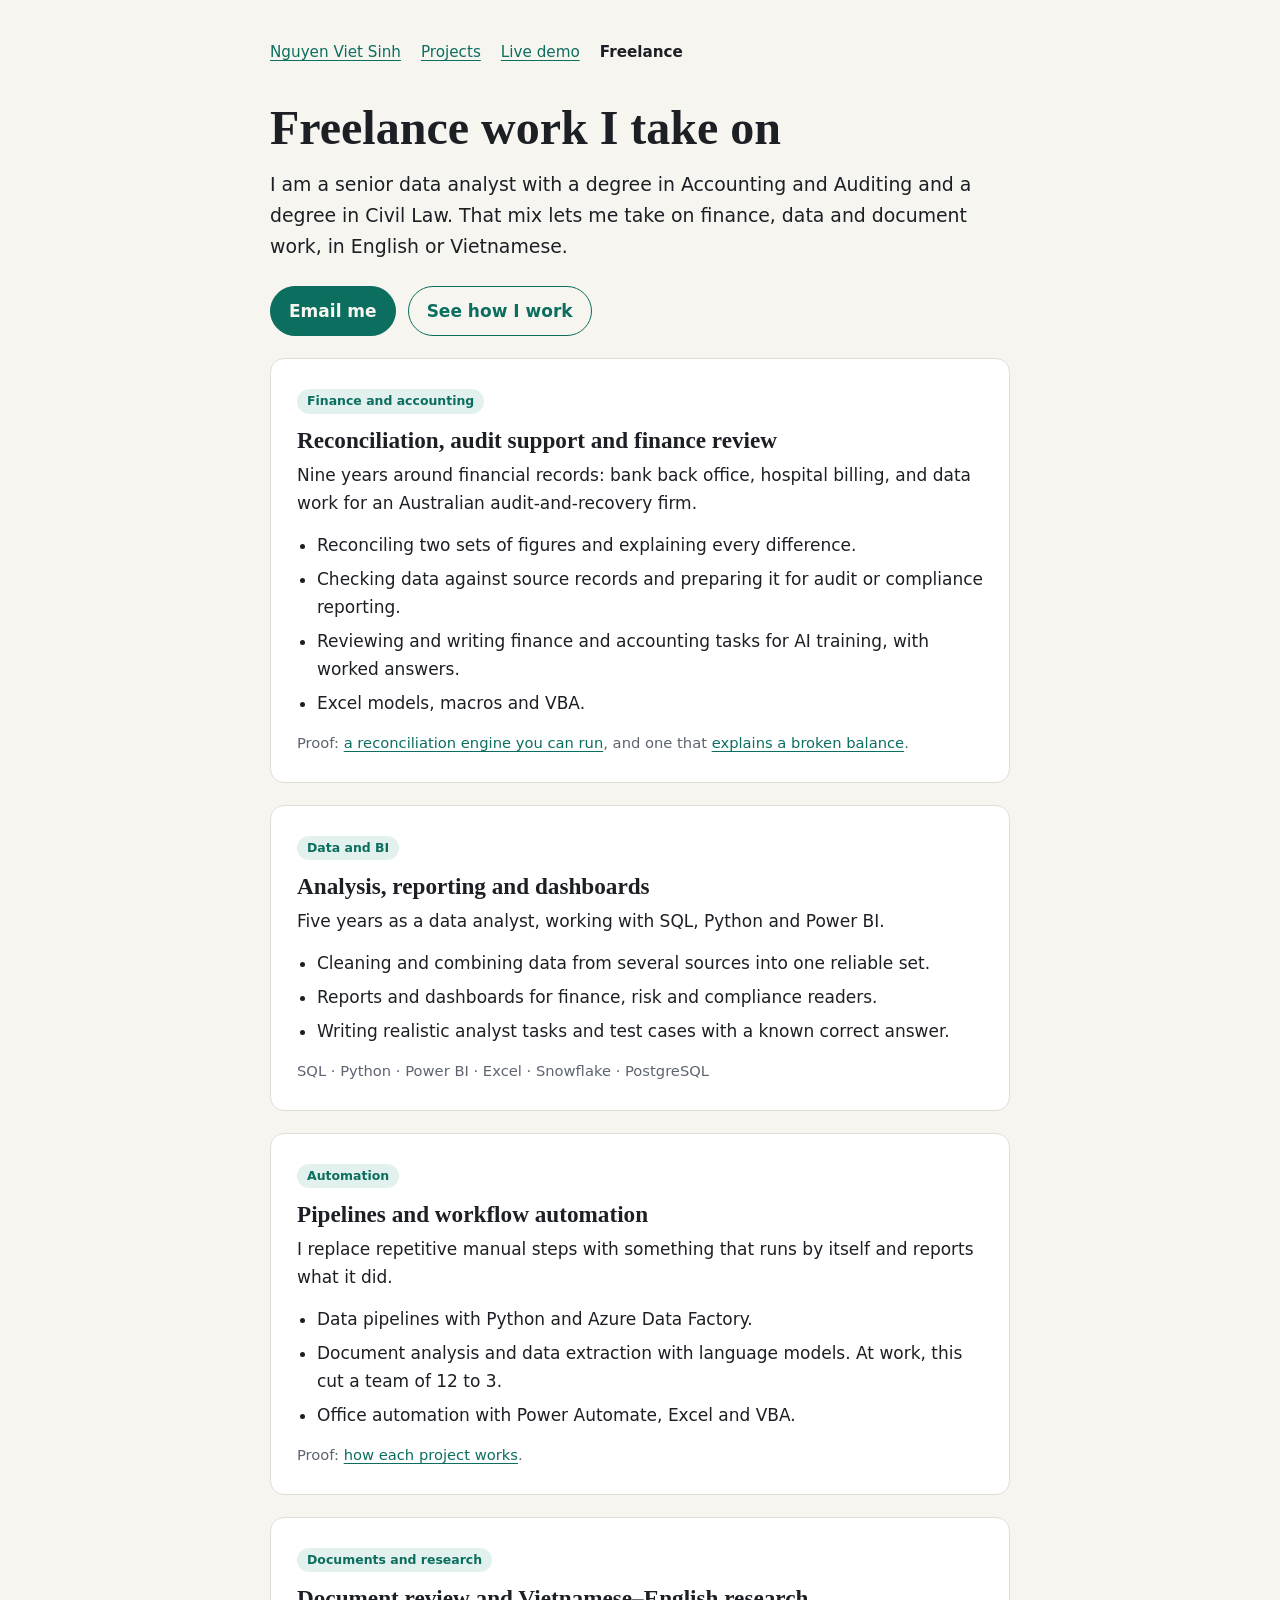
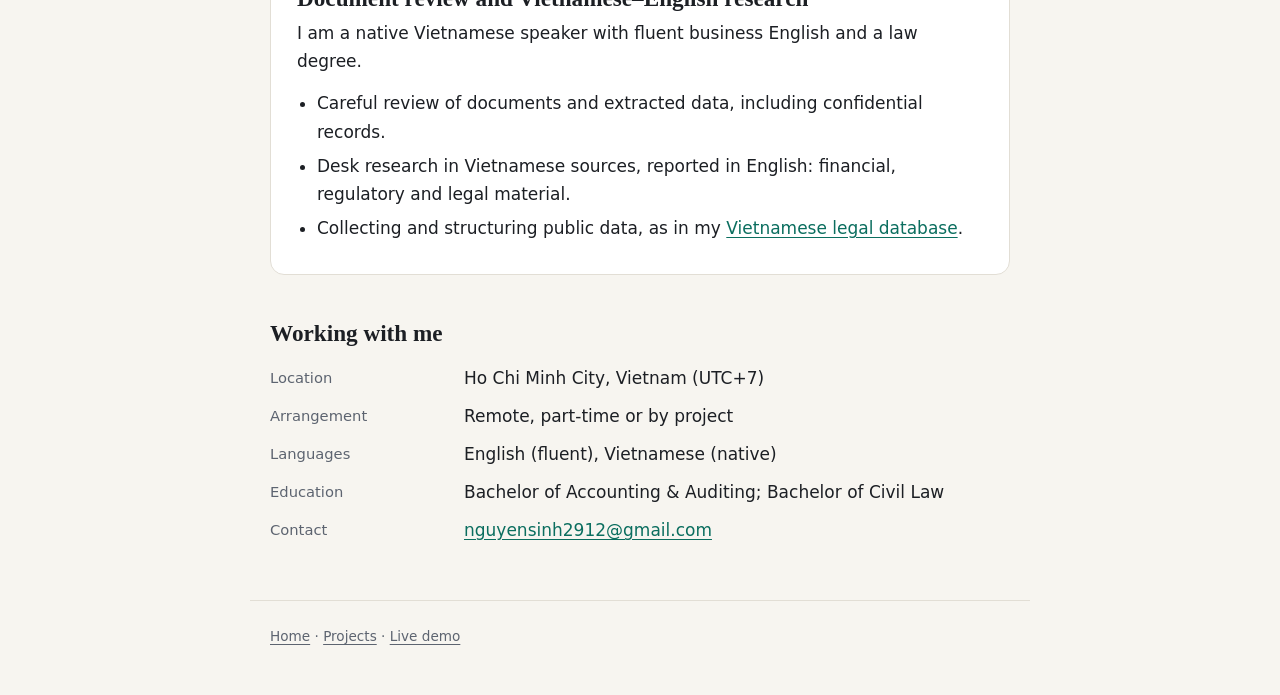
==== freelance.html @ f76175fc "Add projects page with how each project works, and a freelance services page Co-Authored-By: Claude " ====
<!doctype html>
<html lang="en">
<head>
  <meta charset="utf-8">
  <meta name="viewport" content="width=device-width, initial-scale=1">
  <meta name="robots" content="noindex">
  <title>Freelance work | Nguyen Viet Sinh</title>
  <link rel="stylesheet" href="site.css">
</head>
<body>
<main>
  <nav>
    <a href="./">Nguyen Viet Sinh</a>
    <a href="projects.html">Projects</a>
    <a href="demo.html">Live demo</a>
    <a href="freelance.html" aria-current="page">Freelance</a>
  </nav>

  <h1>Freelance work I take on</h1>
  <p class="lead">I am a senior data analyst with a degree in Accounting and Auditing and a degree in Civil Law. That mix lets me take on finance, data and document work, in English or Vietnamese.</p>
  <div class="links">
    <a class="btn primary" href="mailto:nguyensinh2912@gmail.com">Email me</a>
    <a class="btn" href="demo.html">See how I work</a>
  </div>

  <article class="card">
    <span class="tag">Finance and accounting</span>
    <h2>Reconciliation, audit support and finance review</h2>
    <p>Nine years around financial records: bank back office, hospital billing, and data work for an Australian audit-and-recovery firm.</p>
    <ul>
      <li>Reconciling two sets of figures and explaining every difference.</li>
      <li>Checking data against source records and preparing it for audit or compliance reporting.</li>
      <li>Reviewing and writing finance and accounting tasks for AI training, with worked answers.</li>
      <li>Excel models, macros and VBA.</li>
    </ul>
    <p class="stack">Proof: <a href="demo.html#rec">a reconciliation engine you can run</a>, and one that <a href="demo.html#bal">explains a broken balance</a>.</p>
  </article>

  <article class="card">
    <span class="tag">Data and BI</span>
    <h2>Analysis, reporting and dashboards</h2>
    <p>Five years as a data analyst, working with SQL, Python and Power BI.</p>
    <ul>
      <li>Cleaning and combining data from several sources into one reliable set.</li>
      <li>Reports and dashboards for finance, risk and compliance readers.</li>
      <li>Writing realistic analyst tasks and test cases with a known correct answer.</li>
    </ul>
    <p class="stack">SQL · Python · Power BI · Excel · Snowflake · PostgreSQL</p>
  </article>

  <article class="card">
    <span class="tag">Automation</span>
    <h2>Pipelines and workflow automation</h2>
    <p>I replace repetitive manual steps with something that runs by itself and reports what it did.</p>
    <ul>
      <li>Data pipelines with Python and Azure Data Factory.</li>
      <li>Document analysis and data extraction with language models. At work, this cut a team of 12 to 3.</li>
      <li>Office automation with Power Automate, Excel and VBA.</li>
    </ul>
    <p class="stack">Proof: <a href="projects.html">how each project works</a>.</p>
  </article>

  <article class="card">
    <span class="tag">Documents and research</span>
    <h2>Document review and Vietnamese–English research</h2>
    <p>I am a native Vietnamese speaker with fluent business English and a law degree.</p>
    <ul>
      <li>Careful review of documents and extracted data, including confidential records.</li>
      <li>Desk research in Vietnamese sources, reported in English: financial, regulatory and legal material.</li>
      <li>Collecting and structuring public data, as in my <a href="projects.html#legal">Vietnamese legal database</a>.</li>
    </ul>
  </article>

  <h2 style="margin-top:44px">Working with me</h2>
  <dl class="facts" style="margin-top:16px">
    <dt>Location</dt><dd>Ho Chi Minh City, Vietnam (UTC+7)</dd>
    <dt>Arrangement</dt><dd>Remote, part-time or by project</dd>
    <dt>Languages</dt><dd>English (fluent), Vietnamese (native)</dd>
    <dt>Education</dt><dd>Bachelor of Accounting &amp; Auditing; Bachelor of Civil Law</dd>
    <dt>Contact</dt><dd><a href="mailto:nguyensinh2912@gmail.com">nguyensinh2912@gmail.com</a></dd>
  </dl>
</main>
<footer>
  <a href="./">Home</a> · <a href="projects.html">Projects</a> · <a href="demo.html">Live demo</a>
</footer>
</body>
</html>
---- site.css ----
:root {
  --bg: #f7f5f0; --surface: #ffffff; --text: #1c1f24; --muted: #5d6470;
  --line: #e2ded5; --accent: #0b6e5f; --accent-soft: #e3f1ee;
}
@media (prefers-color-scheme: dark) {
  :root {
    --bg: #14171a; --surface: #1c2024; --text: #e8e6e1; --muted: #9aa1ab;
    --line: #2c3238; --accent: #5cc9b5; --accent-soft: #1d3530;
  }
}
* { box-sizing: border-box; }
body { margin: 0; background: var(--bg); color: var(--text); font-family: system-ui, -apple-system, "Segoe UI", Roboto, sans-serif; line-height: 1.65; font-size: 17px; }
main { max-width: 780px; margin: 0 auto; padding: 40px 20px 56px; }
a { color: var(--accent); text-underline-offset: 3px; }
nav { display: flex; flex-wrap: wrap; gap: 6px 20px; font-size: 0.95rem; margin-bottom: 36px; }
nav a[aria-current] { color: var(--text); font-weight: 700; text-decoration: none; }
h1 { font-family: Georgia, "Times New Roman", serif; font-size: clamp(2rem, 6.5vw, 3rem); line-height: 1.12; margin: 0 0 14px; }
h2 { font-family: Georgia, serif; font-size: 1.45rem; line-height: 1.25; margin: 0 0 6px; }
h3 { font-size: 0.78rem; text-transform: uppercase; letter-spacing: 0.13em; color: var(--muted); margin: 20px 0 6px; }
p { margin: 0 0 14px; }
.lead { font-size: 1.18rem; max-width: 62ch; }
.card { background: var(--surface); border: 1px solid var(--line); border-radius: 14px; padding: 26px; margin: 22px 0; }
.card > :last-child { margin-bottom: 0; }
.tag { display: inline-block; font-size: 0.78rem; background: var(--accent-soft); color: var(--accent); padding: 2px 10px; border-radius: 999px; margin: 0 6px 12px 0; font-weight: 600; }
.tag.plain { background: var(--bg); color: var(--muted); border: 1px solid var(--line); }
.stat { font-family: Georgia, serif; font-size: 1.7rem; line-height: 1.2; margin: 4px 0 12px; }
.card ul { margin: 0 0 14px; padding-left: 20px; }
.card li { margin-bottom: 6px; }
.stack { color: var(--muted); font-size: 0.92rem; }
.links { display: flex; flex-wrap: wrap; gap: 12px; margin: 24px 0 8px; }
.btn { display: inline-block; padding: 10px 18px; border-radius: 999px; text-decoration: none; font-weight: 600; border: 1px solid var(--accent); }
.btn.primary { background: var(--accent); color: var(--bg); }
.facts { display: grid; grid-template-columns: 170px 1fr; gap: 10px 24px; margin: 0; }
.facts dt { color: var(--muted); font-size: 0.92rem; padding-top: 2px; }
.facts dd { margin: 0; }
footer { max-width: 780px; margin: 0 auto; padding: 24px 20px 48px; color: var(--muted); font-size: 0.85rem; border-top: 1px solid var(--line); }
footer a { color: var(--muted); }
@media (max-width: 560px) { .facts { grid-template-columns: 1fr; gap: 2px; } .facts dd { margin-bottom: 10px; } .card { padding: 20px 18px; } }
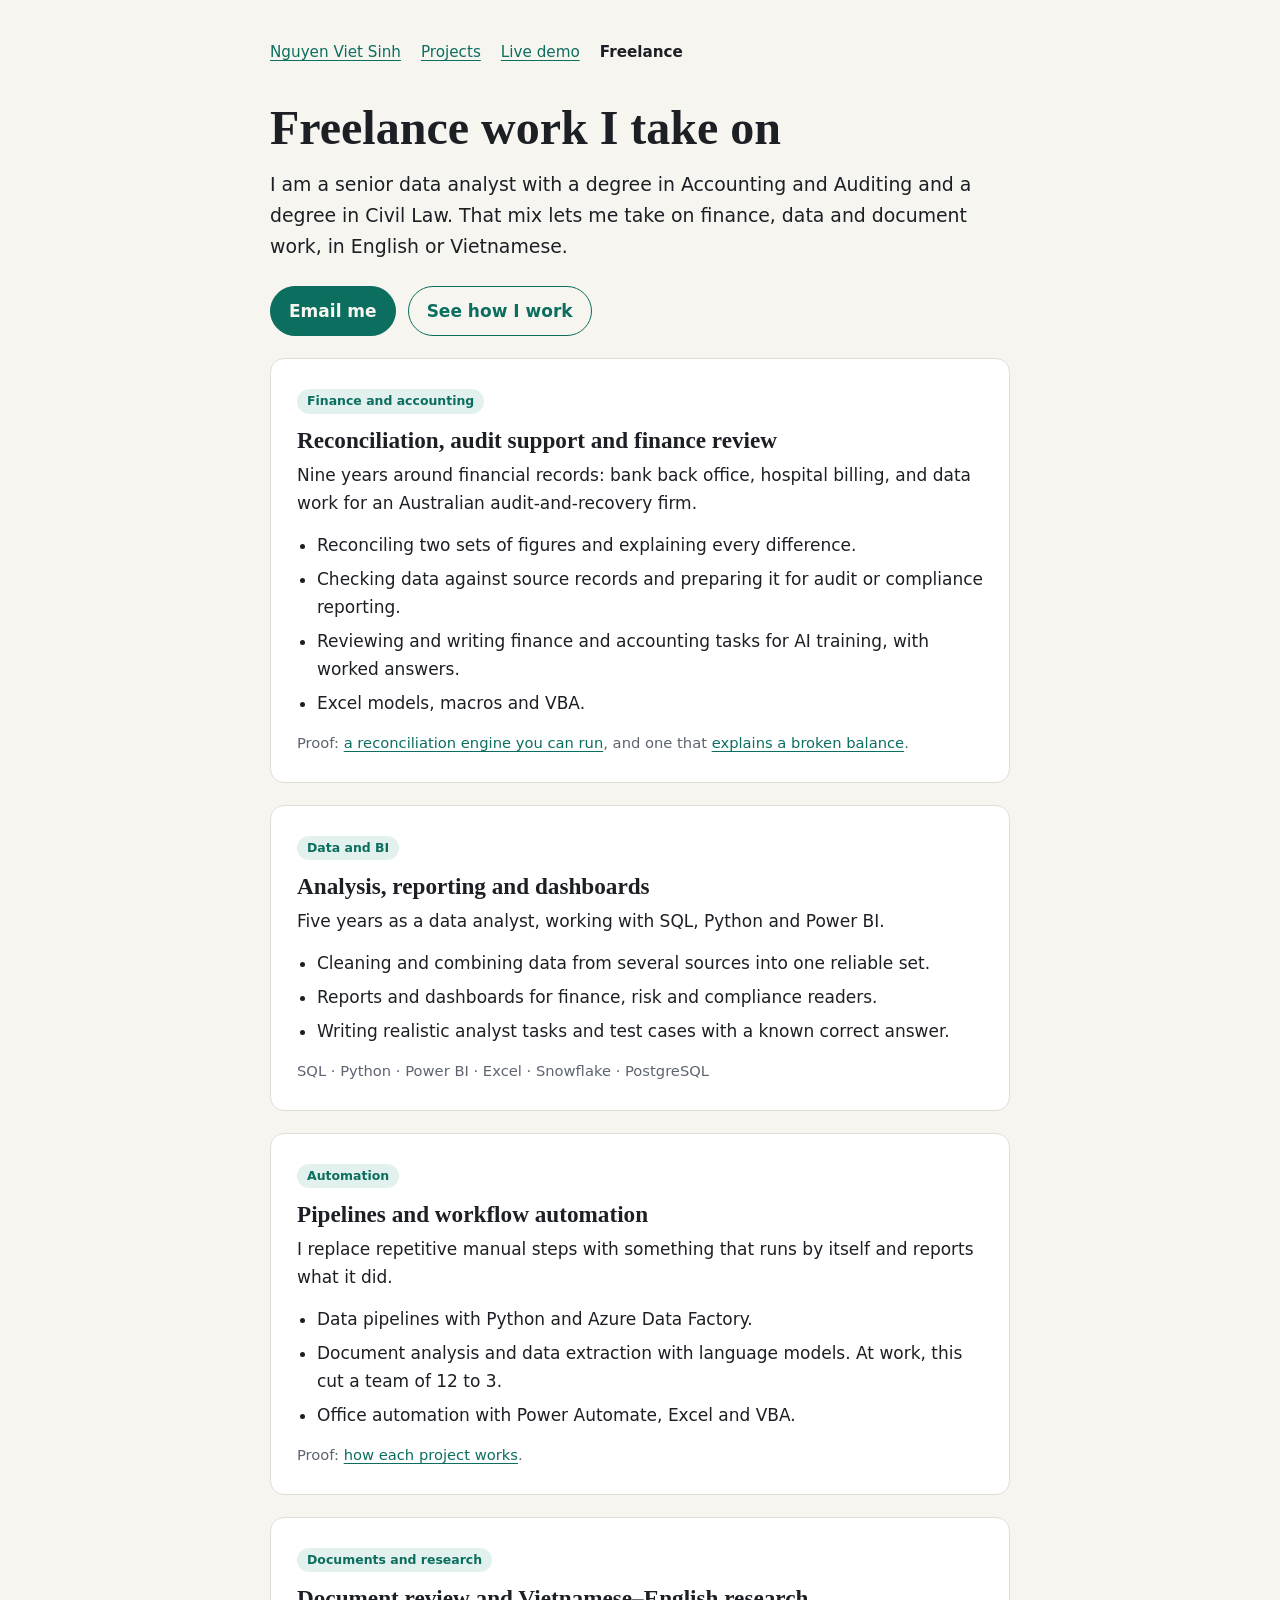
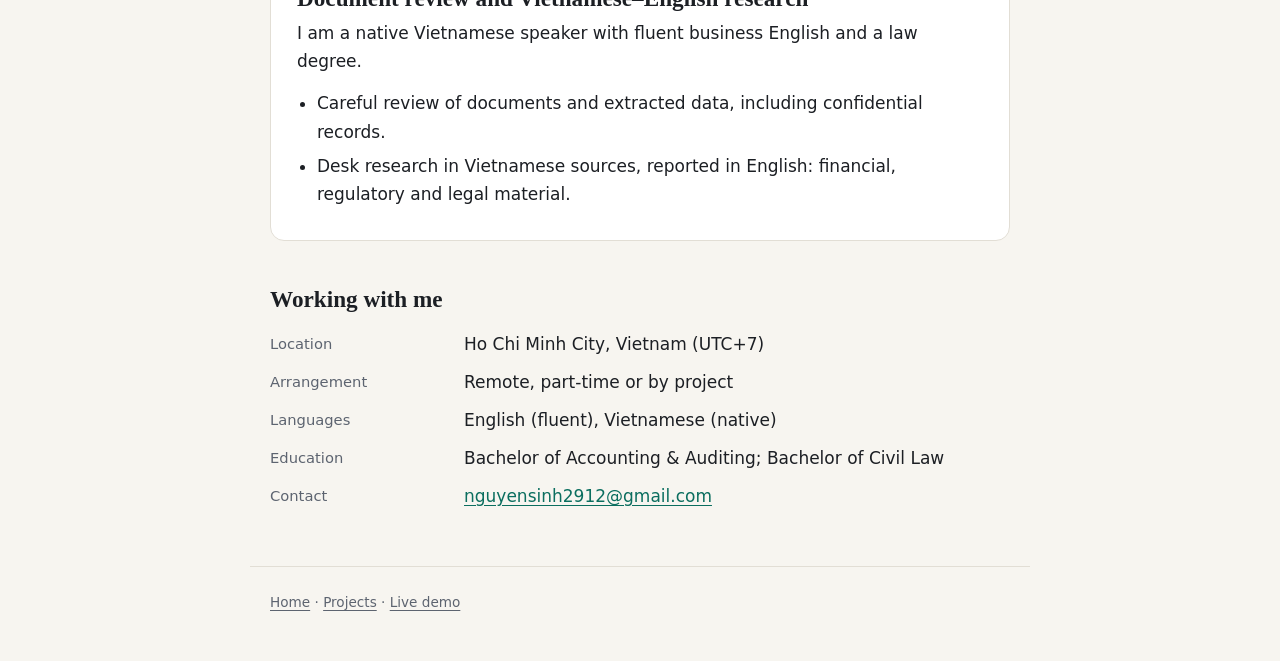
==== commit 002bb4b3: "Remove four personal projects from the projects page Co-Authored-By: Claude Fable 5.2 <noreply@anthr" ====
--- a/freelance.html
+++ b/freelance.html
@@ -67,7 +67,6 @@
     <ul>
       <li>Careful review of documents and extracted data, including confidential records.</li>
       <li>Desk research in Vietnamese sources, reported in English: financial, regulatory and legal material.</li>
-      <li>Collecting and structuring public data, as in my <a href="projects.html#legal">Vietnamese legal database</a>.</li>
     </ul>
   </article>
 
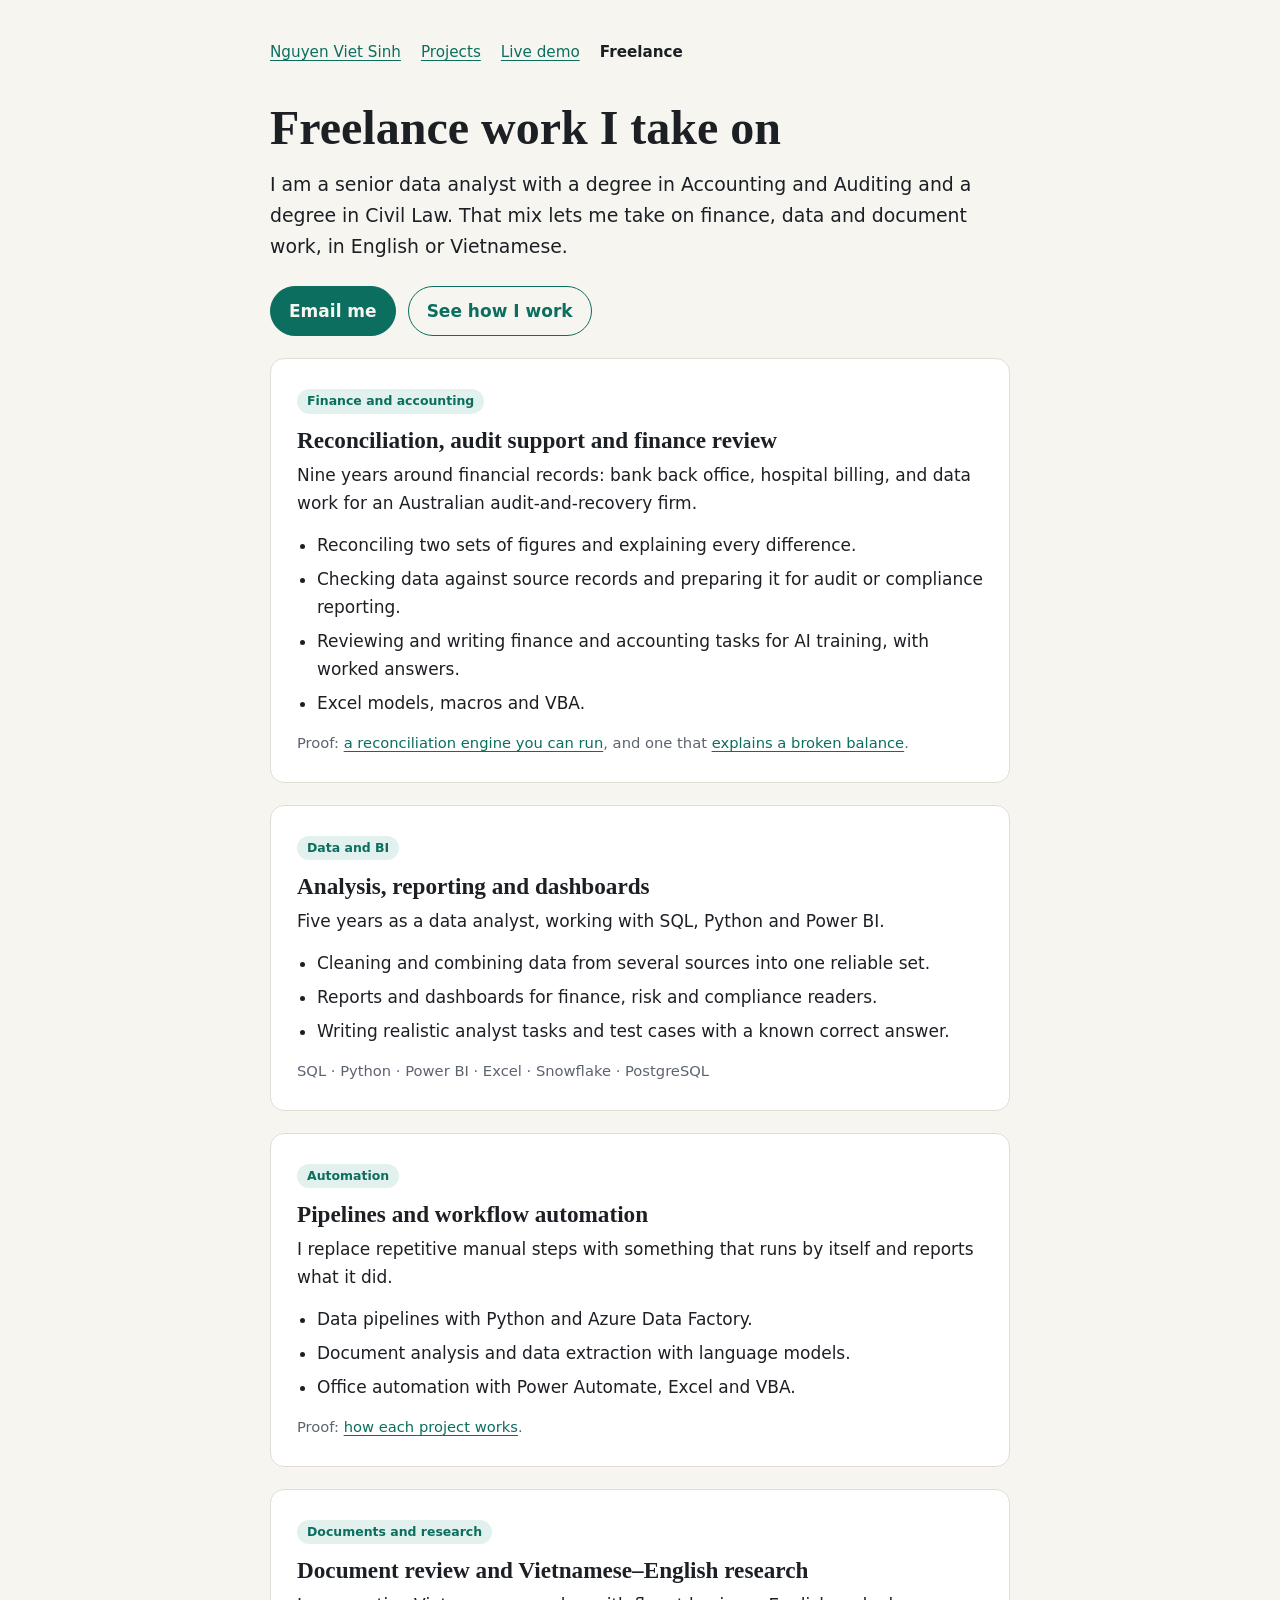
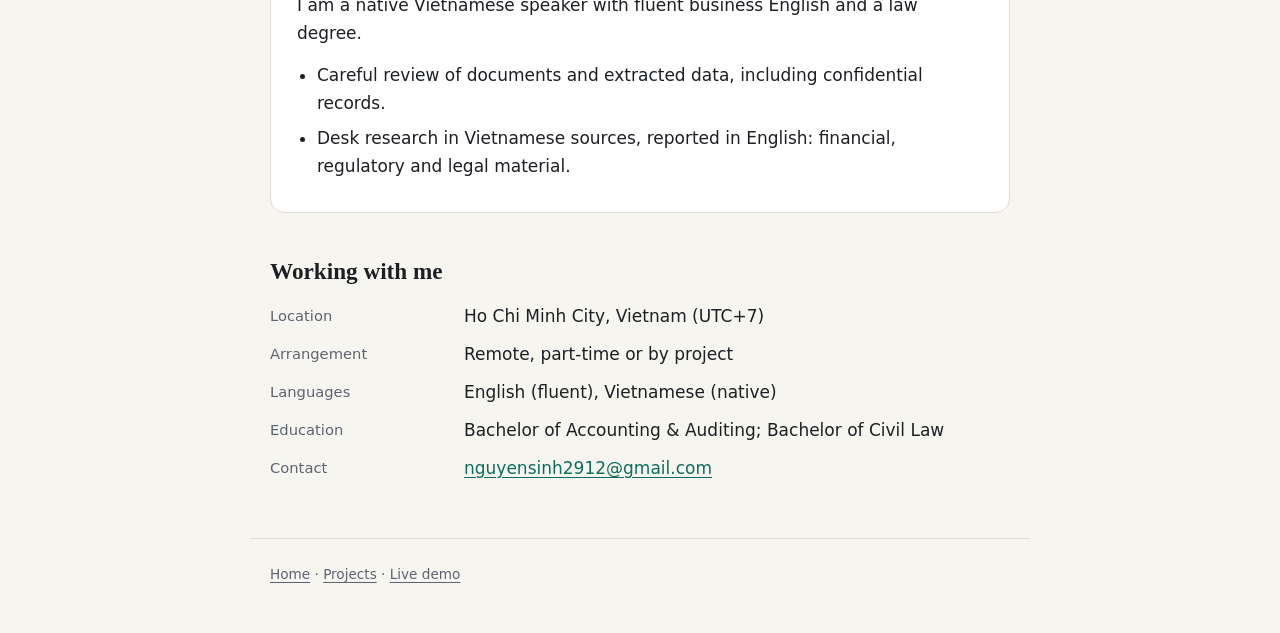
==== commit 2cf8ae65: "Update CV and project pages Combine the document extraction and reconciliation projects into one pip" ====
--- a/freelance.html
+++ b/freelance.html
@@ -54,7 +54,7 @@
     <p>I replace repetitive manual steps with something that runs by itself and reports what it did.</p>
     <ul>
       <li>Data pipelines with Python and Azure Data Factory.</li>
-      <li>Document analysis and data extraction with language models. At work, this cut a team of 12 to 3.</li>
+      <li>Document analysis and data extraction with language models.</li>
       <li>Office automation with Power Automate, Excel and VBA.</li>
     </ul>
     <p class="stack">Proof: <a href="projects.html">how each project works</a>.</p>
